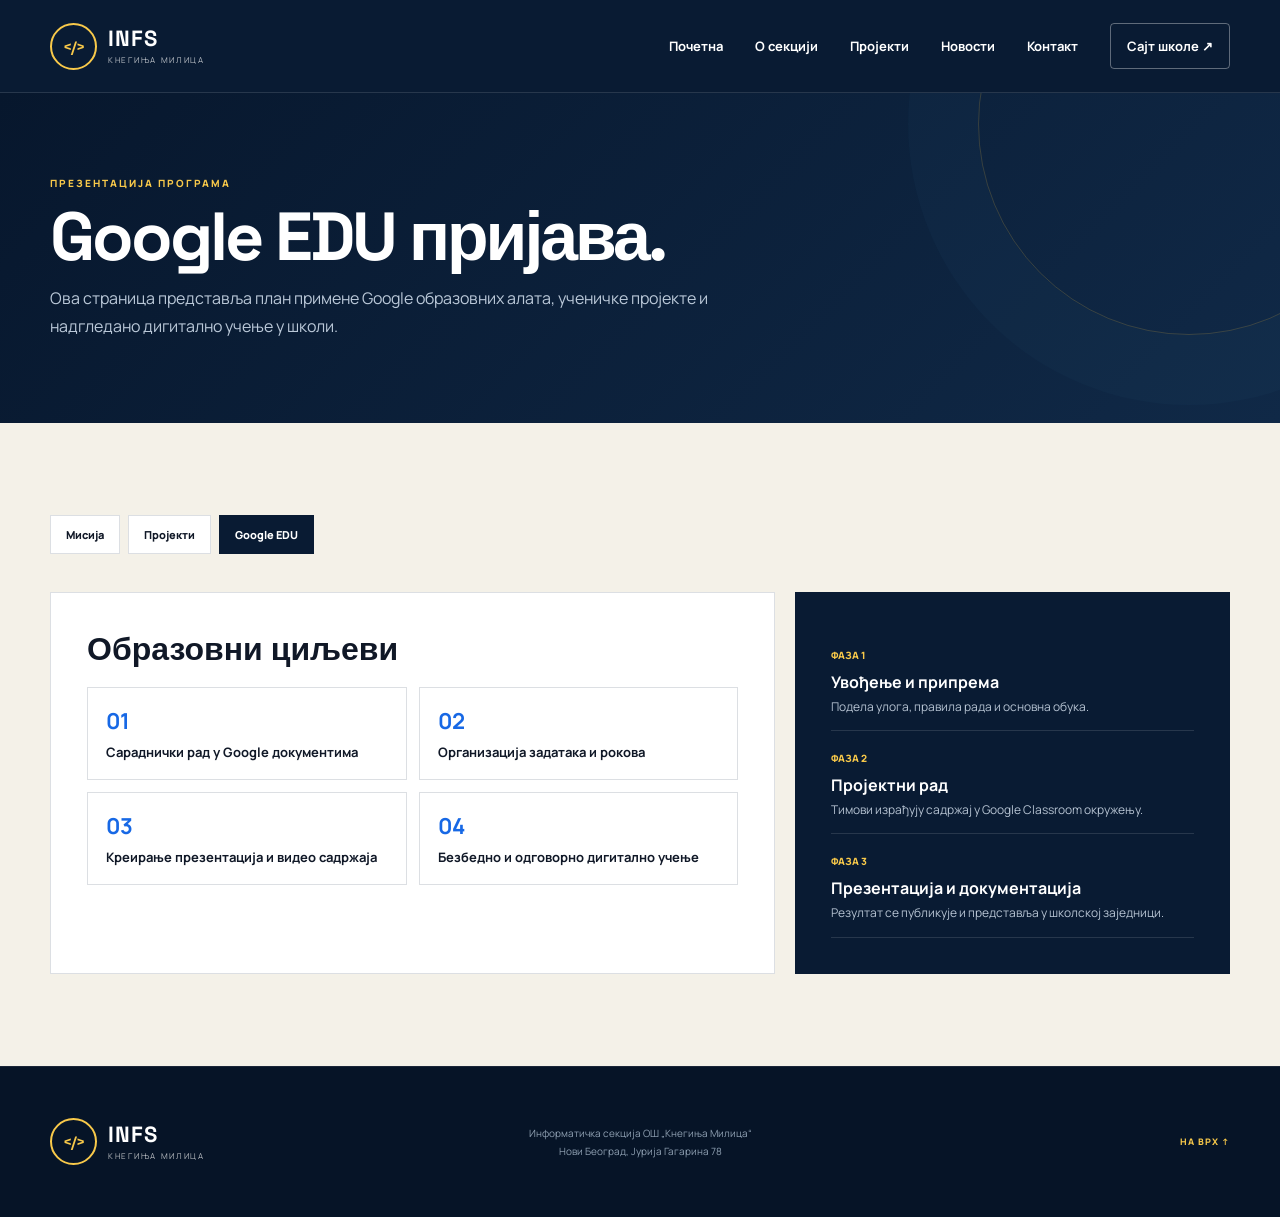
==== google-edu.html @ d31ad72c "Deploy INFS website Co-authored-by: Copilot App <223556219+Copilot@users.noreply.github.com>" ====
<!doctype html>
<html lang="sr"><head><meta charset="UTF-8"><meta name="viewport" content="width=device-width,initial-scale=1"><title>Google EDU пријава | INFS</title><link rel="canonical" href="https://infs.me/google-edu.html"><link rel="preconnect" href="https://fonts.googleapis.com"><link rel="preconnect" href="https://fonts.gstatic.com" crossorigin><link href="https://fonts.googleapis.com/css2?family=Manrope:wght@400;500;600;700;800&family=Space+Grotesk:wght@600;700&display=swap" rel="stylesheet"><link rel="stylesheet" href="styles.css"></head>
<body>
<header class="header inner-header" id="top"><div class="shell nav-wrap"><a class="brand" href="index.html"><span class="brand-mark">&lt;/&gt;</span><span><strong>INFS</strong><small>Кнегиња Милица</small></span></a><button class="menu-button" type="button" aria-label="Отвори мени" aria-expanded="false"><span></span><span></span><span></span></button><nav class="nav"><a href="index.html">Почетна</a><a href="o-sekciji.html">О секцији</a><a href="projekti.html">Пројекти</a><a href="vesti.html">Новости</a><a href="kontakt.html">Контакт</a><a class="nav-button" href="https://oskneginjamilica.mojaskola.org/" target="_blank" rel="noopener">Сајт школе ↗</a></nav></div></header>
<main><section class="page-hero"><div class="shell"><span class="kicker">ПРЕЗЕНТАЦИЈА ПРОГРАМА</span><h1>Google EDU пријава.</h1><p>Ова страница представља план примене Google образовних алата, ученичке пројекте и надгледано дигитално учење у школи.</p></div></section>
<section class="section"><div class="shell"><nav class="subnav"><a href="o-sekciji.html">Мисија</a><a href="projekti.html">Пројекти</a><a class="active" href="google-edu.html">Google EDU</a></nav><div class="edu-grid"><article class="edu-card"><h2>Образовни циљеви</h2><div class="edu-list"><div><b>01</b>Сараднички рад у Google документима</div><div><b>02</b>Организација задатака и рокова</div><div><b>03</b>Креирање презентација и видео садржаја</div><div><b>04</b>Безбедно и одговорно дигитално учење</div></div></article><aside class="timeline"><div class="timeline-item"><span>ФАЗА 1</span><h3>Увођење и припрема</h3><p>Подела улога, правила рада и основна обука.</p></div><div class="timeline-item"><span>ФАЗА 2</span><h3>Пројектни рад</h3><p>Тимови израђују садржај у Google Classroom окружењу.</p></div><div class="timeline-item"><span>ФАЗА 3</span><h3>Презентација и документација</h3><p>Резултат се публикује и представља у школској заједници.</p></div></aside></div></div></section></main>
<footer><div class="shell footer-grid"><div class="brand footer-brand"><span class="brand-mark">&lt;/&gt;</span><span><strong>INFS</strong><small>Кнегиња Милица</small></span></div><p>Информатичка секција ОШ „Кнегиња Милица“<br>Нови Београд, Јурија Гагарина 78</p><a href="#top" class="back-top">НА ВРХ ↑</a></div></footer><script src="script.js"></script></body></html>
---- styles.css ----
:root {
  --navy: #091b33;
  --blue: #1768e5;
  --cyan: #56c9df;
  --yellow: #f8c94a;
  --coral: #f18a72;
  --cream: #f4f1e8;
  --ink: #101827;
  --white: #fff;
  --line: #dcdfe3;
}

* { box-sizing: border-box; }
html { scroll-behavior: smooth; }
body {
  margin: 0;
  color: var(--ink);
  background: var(--cream);
  font-family: "Manrope", sans-serif;
}
a { color: inherit; text-decoration: none; }
.shell { width: min(1180px, calc(100% - 48px)); margin-inline: auto; }

.header {
  position: absolute;
  z-index: 20;
  width: 100%;
  color: white;
  border-bottom: 1px solid rgba(255,255,255,.12);
}
.nav-wrap { height: 92px; display: flex; align-items: center; justify-content: space-between; }
.brand { display: flex; align-items: center; gap: 11px; }
.brand-mark {
  display: grid; place-items: center;
  width: 47px; height: 47px;
  border: 2px solid currentColor;
  border-radius: 50%;
  color: var(--yellow);
  font: 800 15px "Space Grotesk", sans-serif;
  letter-spacing: -1px;
}
.brand strong { display: block; font: 800 22px "Space Grotesk", sans-serif; letter-spacing: 1px; line-height: 1; }
.brand small { display: block; margin-top: 5px; font-size: 8px; text-transform: uppercase; letter-spacing: 1.7px; opacity: .72; }
.nav { display: flex; align-items: center; gap: 32px; height: 100%; }
.nav a { position: relative; font-size: 13px; font-weight: 700; }
.nav > a:not(.nav-button)::after {
  content: ""; position: absolute; left: 0; right: 100%; bottom: -12px; height: 2px; background: var(--yellow);
  transition: right .25s;
}
.nav > a:hover::after, .nav > a.active::after { right: 0; }
.nav-button { border: 1px solid rgba(255,255,255,.35); border-radius: 4px; padding: 13px 16px; }
.nav-button span { color: var(--yellow); margin-left: 8px; }
.menu-button { display: none; }

.hero {
  min-height: 720px;
  position: relative;
  overflow: hidden;
  color: white;
  background:
    radial-gradient(circle at 82% 48%, rgba(33,101,184,.35), transparent 23%),
    linear-gradient(135deg, #07172d 0%, #0a203e 65%, #102947 100%);
}
.hero-grid {
  position: absolute; inset: 92px 0 0;
  background-image: linear-gradient(rgba(255,255,255,.035) 1px, transparent 1px), linear-gradient(90deg, rgba(255,255,255,.035) 1px, transparent 1px);
  background-size: 72px 72px;
  mask-image: linear-gradient(to right, transparent 52%, black 100%);
}
.hero-content { min-height: 720px; display: grid; grid-template-columns: 54% 46%; align-items: center; padding-top: 68px; position: relative; }
.hero-copy { position: relative; z-index: 2; }
.eyebrow { display: flex; align-items: center; gap: 12px; color: #b9c8da; font-size: 11px; font-weight: 800; letter-spacing: 2px; }
.eyebrow span { width: 31px; height: 2px; background: var(--yellow); }
.hero h1 { margin: 24px 0 22px; font: 700 clamp(58px, 7vw, 92px)/.91 "Space Grotesk", sans-serif; letter-spacing: -5px; }
.hero h1 em { color: var(--yellow); font-style: normal; }
.hero-copy > p { max-width: 520px; color: #d0dae7; font-size: 16px; line-height: 1.75; }
.hero-actions { display: flex; align-items: center; gap: 30px; margin-top: 34px; }
.button { display: inline-flex; align-items: center; justify-content: center; gap: 22px; min-height: 54px; padding: 0 22px; border-radius: 4px; font-size: 13px; font-weight: 800; }
.button.primary { background: var(--yellow); color: var(--navy); }
.button.primary span { font-size: 19px; }
.text-link { font-size: 13px; font-weight: 800; }
.text-link span { color: var(--yellow); margin-left: 9px; }
.hero-code { position: relative; display: flex; justify-content: flex-end; align-items: center; height: 450px; }
.code-window { position: relative; z-index: 3; width: 430px; height: 355px; border: 1px solid rgba(255,255,255,.15); background: rgba(6,20,39,.94); box-shadow: 0 30px 70px rgba(0,0,0,.32); transform: rotate(-2deg); }
.code-head { height: 48px; display: grid; grid-template-columns: 1fr auto 1fr; align-items: center; padding: 0 16px; border-bottom: 1px solid rgba(255,255,255,.09); color: #7e94ad; font-size: 10px; }
.code-head b { justify-self: end; letter-spacing: 2px; }
.dots { display: flex; gap: 6px; }
.dots i { width: 7px; height: 7px; border-radius: 50%; background: #f36e63; }
.dots i:nth-child(2) { background: #f3c84d; } .dots i:nth-child(3) { background: #59c77e; }
.code-window pre { margin: 24px 27px; font: 700 15px/1.75 "Space Grotesk", monospace; }
.pink { color: #f58d8a; } .blue { color: #72b8ff; } .green { color: #79d79e; } .yellow { color: #f5ca65; }
.run-status { position: absolute; right: 17px; bottom: 13px; color: #7891a9; font-size: 8px; letter-spacing: 1.5px; }
.run-status span { display: inline-block; width: 6px; height: 6px; margin-right: 5px; border-radius: 50%; background: #5bd49a; box-shadow: 0 0 8px #5bd49a; }
.orbit { position: absolute; border: 1px solid rgba(248,201,74,.22); border-radius: 50%; }
.orbit-a { width: 480px; height: 480px; right: -40px; }
.orbit-b { width: 360px; height: 360px; right: 18px; border-color: rgba(86,201,223,.15); }
.pixel { position: absolute; width: 8px; height: 8px; background: var(--yellow); box-shadow: 0 0 15px var(--yellow); }
.p1 { right: 0; top: 60px; } .p2 { left: 35px; bottom: 28px; background: var(--cyan); } .p3 { left: 85px; top: 30px; width: 5px; height: 5px; }

.ticker { height: 62px; overflow: hidden; background: var(--yellow); color: var(--navy); }
.ticker-track { width: max-content; height: 100%; display: flex; align-items: center; gap: 28px; font: 800 12px "Space Grotesk", sans-serif; letter-spacing: 1.5px; animation: ticker 24s linear infinite; }
.ticker-track i { font-size: 10px; }
@keyframes ticker { to { transform: translateX(-50%); } }

.section { padding: 92px 0; }
.section-heading { display: flex; align-items: end; justify-content: space-between; margin-bottom: 42px; }
.kicker { display: block; margin-bottom: 13px; color: var(--blue); font-size: 10px; font-weight: 800; letter-spacing: 2px; }
.section-heading h2, .location-info h2 { margin: 0; font: 700 48px "Space Grotesk", sans-serif; letter-spacing: -2.5px; }
.section-heading > p { width: 390px; margin: 0 0 5px; color: #657080; font-size: 14px; line-height: 1.7; }
.activity-grid { display: grid; grid-template-columns: repeat(4, 1fr); gap: 14px; }
.activity-card { min-height: 344px; position: relative; display: flex; flex-direction: column; padding: 28px 24px 22px; border: 1px solid #dfe2e5; background: white; transition: transform .25s, box-shadow .25s; }
.activity-card:hover { transform: translateY(-7px); box-shadow: 0 18px 40px rgba(28,44,73,.09); }
.activity-card.featured { background: var(--blue); color: white; border-color: var(--blue); }
.activity-card.yellow { background: var(--yellow); color: var(--ink); } .activity-card.cyan { background: #d8eff2; } .activity-card.coral { background: #f5ddd5; }
.card-number { position: absolute; right: 18px; top: 15px; font: 700 11px "Space Grotesk", sans-serif; opacity: .55; }
.card-icon { width: 64px; height: 64px; display: grid; place-items: center; margin: 18px 0 29px; border: 1px solid currentColor; border-radius: 50%; font: 700 21px "Space Grotesk", sans-serif; }
.activity-card.featured .card-icon { background: rgba(255,255,255,.12); }
.activity-card h3 { margin: 0 0 10px; font: 700 21px "Space Grotesk", sans-serif; }
.activity-card p { margin: 0; font-size: 12.5px; line-height: 1.7; opacity: .78; }
.activity-card a { margin-top: auto; padding-top: 20px; border-top: 1px solid rgba(16,24,39,.14); font-size: 11px; font-weight: 800; display: flex; justify-content: space-between; }
.activity-card.featured a { border-color: rgba(255,255,255,.22); }

.news { background: #e9e6dc; }
.outline-button { min-height: 48px; display: flex; align-items: center; gap: 18px; padding: 0 17px; border: 1px solid #c6c4bc; font-size: 11px; font-weight: 800; }
.news-grid { display: grid; grid-template-columns: 1.55fr 1fr 1fr; gap: 15px; }
.news-card.news-wide { grid-column: 1 / -1; display: grid; grid-template-columns: 42% 58%; }
.news-wide .news-art { height: 210px; }
.art-cube { display:grid;place-content:center;background:linear-gradient(135deg,#56c9df,#1768e5); }
.cube { width:100px;height:100px;display:grid;place-content:center;color:white;font-size:62px;transform:rotate(45deg);border:3px solid rgba(255,255,255,.7);box-shadow:18px 18px 0 rgba(9,27,51,.14); }
.art-digital { display:grid;place-content:center;background:linear-gradient(135deg,#f4f1e8,#dce9f4); }
.digital-cloud { width:150px;height:88px;display:grid;place-items:center;position:relative;border-radius:48px;background:white;color:#1768e5;font:800 48px "Space Grotesk",sans-serif;box-shadow:0 18px 35px rgba(23,104,229,.14); }
.digital-cloud::before { content:"";position:absolute;width:72px;height:72px;left:20px;top:-28px;border-radius:50%;background:white;z-index:-1; }
.digital-cloud::after { content:"";position:absolute;width:62px;height:62px;right:10px;top:-18px;border-radius:50%;background:white;z-index:-1; }
.digital-cloud span { position:absolute;right:-10px;bottom:-8px;width:34px;height:34px;display:grid;place-items:center;border-radius:50%;background:var(--yellow);color:var(--navy);font-size:12px; }
.news-card { min-width: 0; background: white; }
.news-art { height: 220px; position: relative; overflow: hidden; }
.news-main .news-art { height: 280px; }
.news-content { padding: 22px 20px; }
.news-content time { color: #778195; font-size: 9px; font-weight: 800; letter-spacing: 1.2px; }
.news-content h3 { margin: 10px 0 0; font: 700 18px/1.35 "Space Grotesk", sans-serif; }
.news-main .news-content h3 { max-width: 470px; font-size: 23px; }
.news-content p { color: #6e7580; font-size: 12px; }
.art-game { background: linear-gradient(145deg, #5c9fe8, #93d1d6); }
.game-screen { position: absolute; width: 70%; height: 75%; left: 15%; bottom: 0; background: linear-gradient(#76b1ee 65%, #61a66f 65%); border: 7px solid #18375d; border-bottom: 0; }
.game-sun { position: absolute; width: 35px; height: 35px; right: 25px; top: 20px; border-radius: 50%; background: var(--yellow); }
.game-hill { position: absolute; bottom: 20%; width: 70%; height: 40%; border-radius: 70% 70% 0 0; background: #65a96f; }
.hill-one { left: -18%; } .hill-two { right: -35%; background: #4d9262; }
.game-character { position: absolute; z-index: 3; left: 45%; bottom: 18%; color: #f47773; font-size: 28px; transform: rotate(45deg); text-shadow: 5px 5px 0 #fff; }
.news-art .tag { position: absolute; right: 0; bottom: 0; padding: 10px 13px; background: var(--yellow); font-size: 8px; font-weight: 800; letter-spacing: 1px; }
.art-code { display: grid; place-items: center; background: var(--navy); }
.mini-window { width: 70%; height: 70%; border: 1px solid #516a83; background: #102746; box-shadow: 16px 14px 0 rgba(86,201,223,.18); }
.mini-window div { height: 28px; display: flex; align-items: center; gap: 5px; padding-left: 10px; border-bottom: 1px solid #516a83; }
.mini-window i { width: 5px; height: 5px; border-radius: 50%; background: #f18a72; }
.mini-window i:nth-child(2) { background: var(--yellow); } .mini-window i:nth-child(3) { background: #69c98c; }
.mini-window pre { color: #82d7ba; font: 700 10px/1.8 monospace; padding: 13px 18px; }
.art-robot { display: grid; place-content: center; background: #dcb04d; }
.robot-head { width: 84px; height: 64px; position: relative; border: 7px solid var(--navy); border-radius: 18px; background: #eef2ec; }
.robot-head::before { content:""; position:absolute; width:5px;height:24px; left:32px; top:-29px; background:var(--navy); }
.robot-head::after { content:""; position:absolute; width:13px;height:13px; left:28px; top:-38px; border-radius:50%; background:#f17866; }
.robot-head span, .robot-head i { position:absolute; width:11px;height:11px; top:21px; border-radius:50%; background:var(--navy); }
.robot-head span { left:15px; } .robot-head i { right:15px; }
.robot-body { width: 70px; height: 58px; margin: 8px auto 0; border: 7px solid var(--navy); border-radius: 8px; background: #89bce0; text-align:center; color:var(--navy); line-height:44px; font-weight:900; }

.location { background: var(--navy); color: white; }
.location-grid { display: grid; grid-template-columns: 1.35fr .65fr; gap: 70px; align-items: center; }
.map-card { height: 370px; position: relative; overflow: hidden; border: 1px solid rgba(255,255,255,.13); background: #132c49; }
.map-grid { position:absolute; inset:0; background-image: linear-gradient(rgba(255,255,255,.05) 1px,transparent 1px),linear-gradient(90deg,rgba(255,255,255,.05) 1px,transparent 1px); background-size:36px 36px; }
.road { position:absolute; background:#284865; transform-origin:center; }
.road-a { width:130%; height:22px; left:-15%; top:56%; transform:rotate(-18deg); }
.road-b { width:20px; height:130%; left:35%; top:-15%; transform:rotate(28deg); }
.road-c { width:130%; height:14px; left:-15%; top:25%; transform:rotate(12deg); }
.map-pin { position:absolute; z-index:3; left:51%; top:43%; width:62px;height:62px; display:grid;place-items:center; border-radius:50%; background:var(--yellow); color:var(--navy); box-shadow:0 0 0 12px rgba(248,201,74,.12); }
.map-pin span { font-size:28px; }
.map-label { position:absolute; z-index:4; left:57%; top:62%; padding:12px 15px; background:white; color:var(--navy); box-shadow:0 10px 25px rgba(0,0,0,.2); }
.map-label strong,.map-label small { display:block; } .map-label strong{font-size:10px;} .map-label small{margin-top:4px;color:#697386;font-size:9px;}
.location-info .kicker { color: var(--yellow); }
.location-info h2 { margin-bottom: 20px; }
.location-info address { margin: 0 0 25px; color:#bbc7d5; font-style:normal; line-height:1.8; font-size:14px; }
.school-link { display:flex; align-items:center; gap:12px; margin-top:30px; padding-top:22px; border-top:1px solid rgba(255,255,255,.12); }
.link-icon { width:38px;height:38px;display:grid;place-items:center;border:1px solid rgba(255,255,255,.25);border-radius:50%;color:var(--yellow); }
.school-link small,.school-link strong{display:block;} .school-link small{color:#8799ac;font-size:8px;text-transform:uppercase;letter-spacing:1px;margin-bottom:5px;} .school-link strong{font-size:11px;}

footer { background:#061427; color:white; border-top:1px solid rgba(255,255,255,.08); }
.footer-grid { height:150px; display:grid; grid-template-columns:1fr 1.2fr 1fr; align-items:center; }
.footer-grid p { text-align:center; color:#8fa0b2; font-size:10px; line-height:1.8; }
.back-top { justify-self:end; color:var(--yellow); font-size:9px;font-weight:800;letter-spacing:1px; }

.inner-header { position:relative;background:var(--navy); }
.page-hero { min-height:330px;display:flex;align-items:center;position:relative;overflow:hidden;background:linear-gradient(135deg,#07172d,#102947);color:white; }
.page-hero::after { content:"";position:absolute;width:420px;height:420px;right:-120px;top:-180px;border:1px solid rgba(248,201,74,.18);border-radius:50%;box-shadow:0 0 0 70px rgba(86,201,223,.025); }
.page-hero .kicker { color:var(--yellow); }
.page-hero h1 { margin:12px 0 14px;font:700 clamp(44px,6vw,68px)/1 "Space Grotesk",sans-serif;letter-spacing:-3px; }
.page-hero p { max-width:680px;margin:0;color:#bac8d8;line-height:1.7; }
.subnav { display:flex;gap:8px;flex-wrap:wrap;margin-bottom:38px; }
.subnav a { padding:11px 15px;border:1px solid var(--line);font-size:11px;font-weight:800;background:white; }
.subnav a.active { border-color:var(--navy);background:var(--navy);color:white; }
.content-grid { display:grid;grid-template-columns:1.25fr .75fr;gap:22px; }
.feature-panel { padding:38px;background:white;border:1px solid var(--line); }
.feature-panel h2,.side-panel h3 { margin:0 0 16px;font:700 30px "Space Grotesk",sans-serif; }
.feature-panel p { color:#66717f;line-height:1.85; }
.side-panel { padding:30px;background:var(--yellow); }
.side-panel ul { margin:0;padding:0;list-style:none; }
.side-panel li { padding:12px 0;border-bottom:1px solid rgba(16,24,39,.12);font-size:13px;font-weight:700; }
.project-grid { display:grid;grid-template-columns:repeat(3,1fr);gap:16px; }
.project-card { background:white;border:1px solid var(--line); }
.project-card-art { height:210px;display:grid;place-items:center;background:#d8eff2;font:700 48px "Space Grotesk",sans-serif; }
.project-card:nth-child(2) .project-card-art { background:var(--yellow); }
.project-card:nth-child(3) .project-card-art { background:#f5ddd5; }
.project-card:nth-child(4) .project-card-art { background:var(--navy);color:white; }
.project-card:nth-child(5) .project-card-art { background:#b7d39c; }
.project-card:nth-child(6) .project-card-art { background:#c8c3ef; }
.project-card-body { padding:24px; }
.project-card-body span { color:var(--blue);font-size:9px;font-weight:800;letter-spacing:1.2px; }
.project-card-body h3 { margin:9px 0;font:700 20px "Space Grotesk",sans-serif; }
.project-card-body p { margin:0;color:#6b7481;font-size:13px;line-height:1.7; }
.edu-grid { display:grid;grid-template-columns:1.25fr .75fr;gap:20px; }
.edu-card { background:white;border:1px solid var(--line);padding:36px; }
.edu-card h2 { margin:0 0 18px;font:700 32px "Space Grotesk",sans-serif; }
.edu-list { display:grid;grid-template-columns:repeat(2,1fr);gap:12px; }
.edu-list div { padding:18px;border:1px solid var(--line);font-size:13px;font-weight:700; }
.edu-list b { display:block;margin-bottom:7px;color:var(--blue);font-size:22px; }
.timeline { background:var(--navy);color:white;padding:36px; }
.timeline-item { padding:14px 0;border-bottom:1px solid rgba(255,255,255,.12); }
.timeline-item span { color:var(--yellow);font-size:10px;font-weight:800; }
.timeline-item h3 { margin:7px 0 4px;font-size:16px; }
.timeline-item p { margin:0;color:#b6c3d2;font-size:12px;line-height:1.6; }
.contact-grid { display:grid;grid-template-columns:.8fr 1.2fr;gap:20px; }
.contact-card { padding:32px;background:white;border:1px solid var(--line); }
.contact-card h2 { margin:0 0 22px;font:700 30px "Space Grotesk",sans-serif; }
.contact-row { display:flex;gap:14px;padding:14px 0;border-bottom:1px solid var(--line);font-size:13px;line-height:1.6; }
.contact-row b { min-width:78px; }
.contact-form { display:grid;gap:12px;padding:32px;background:var(--navy);color:white; }
.contact-form label { font-size:10px;font-weight:800;letter-spacing:1px; }
.contact-form input,.contact-form textarea { width:100%;margin-top:7px;padding:13px;border:1px solid rgba(255,255,255,.15);background:rgba(255,255,255,.06);color:white;font:13px "Manrope",sans-serif; }
.contact-form textarea { min-height:120px;resize:vertical; }
.contact-form button { border:0;cursor:pointer; }

@media (max-width: 900px) {
  .nav { position:absolute; top:92px; left:0; right:0; height:auto; display:none; flex-direction:column; align-items:stretch; gap:0; padding:12px 24px 24px; background:#091b33; }
  .nav.open { display:flex; }
  .nav a { padding:14px 0; }
  .nav > a:not(.nav-button)::after { display:none; }
  .nav-button { margin-top:8px; text-align:center; }
  .menu-button { display:flex; width:42px;height:42px;border:0;background:none;flex-direction:column;justify-content:center;gap:5px; }
  .menu-button span { display:block;width:22px;height:2px;background:white; }
  .hero-content { grid-template-columns:1fr; }
  .hero-code { position:absolute; right:-100px; bottom:35px; opacity:.24; }
  .hero-copy { max-width:650px; }
  .activity-grid { grid-template-columns:repeat(2,1fr); }
  .news-grid { grid-template-columns:1fr 1fr; }
  .news-main { grid-column:1/-1; }
  .location-grid { grid-template-columns:1fr; }
  .content-grid,.edu-grid,.contact-grid { grid-template-columns:1fr; }
  .project-grid { grid-template-columns:repeat(2,1fr); }
}

@media (max-width: 600px) {
  .shell { width:min(100% - 32px, 1180px); }
  .nav-wrap { height:76px; }
  .nav { top:76px; }
  .hero,.hero-content { min-height:680px; }
  .hero-content { padding-top:32px; align-items:center; }
  .hero h1 { font-size:54px; letter-spacing:-3.5px; }
  .hero-copy > p { font-size:14px; max-width:410px; }
  .hero-actions { align-items:flex-start; flex-direction:column; gap:20px; }
  .hero-code { display:none; }
  .section { padding:68px 0; }
  .section-heading { align-items:flex-start; flex-direction:column; gap:18px; }
  .section-heading h2,.location-info h2 { font-size:38px; }
  .section-heading > p { width:auto; }
  .activity-grid { grid-template-columns:1fr; }
  .activity-card { min-height:300px; }
  .news-grid { grid-template-columns:1fr; }
  .news-main { grid-column:auto; }
  .news-card.news-wide { grid-column:auto;display:block; }
  .project-grid { grid-template-columns:1fr; }
  .news-main .news-art,.news-art { height:220px; }
  .outline-button { width:100%; justify-content:space-between; }
  .location-grid { gap:40px; }
  .map-card { height:310px; }
  .map-label { left:38%; }
  .footer-grid { height:auto; grid-template-columns:1fr auto; gap:20px; padding-top:32px;padding-bottom:32px; }
  .footer-grid p { grid-column:1/-1; grid-row:2; text-align:left; }
}
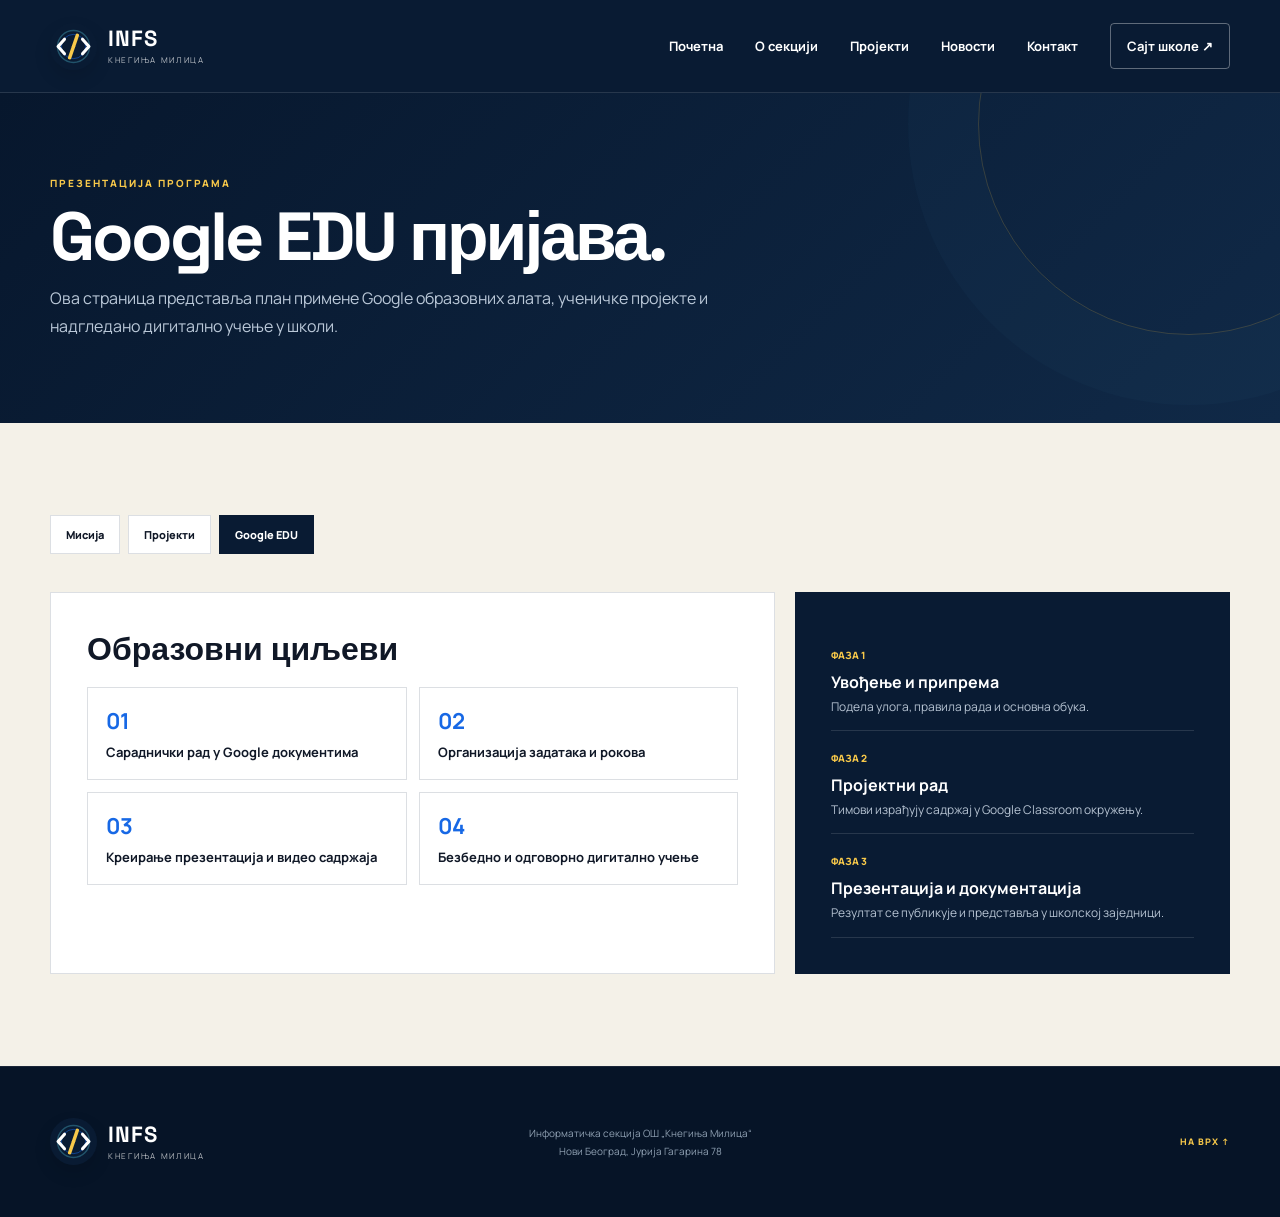
==== commit 75296ffb: "Add professional project plans and INFS logo Co-authored-by: Copilot App <223556219+Copilot@users.no" ====
--- a/google-edu.html
+++ b/google-edu.html
@@ -1,7 +1,7 @@
 <!doctype html>
 <html lang="sr"><head><meta charset="UTF-8"><meta name="viewport" content="width=device-width,initial-scale=1"><title>Google EDU пријава | INFS</title><link rel="canonical" href="https://infs.me/google-edu.html"><link rel="preconnect" href="https://fonts.googleapis.com"><link rel="preconnect" href="https://fonts.gstatic.com" crossorigin><link href="https://fonts.googleapis.com/css2?family=Manrope:wght@400;500;600;700;800&family=Space+Grotesk:wght@600;700&display=swap" rel="stylesheet"><link rel="stylesheet" href="styles.css"></head>
 <body>
-<header class="header inner-header" id="top"><div class="shell nav-wrap"><a class="brand" href="index.html"><span class="brand-mark">&lt;/&gt;</span><span><strong>INFS</strong><small>Кнегиња Милица</small></span></a><button class="menu-button" type="button" aria-label="Отвори мени" aria-expanded="false"><span></span><span></span><span></span></button><nav class="nav"><a href="index.html">Почетна</a><a href="o-sekciji.html">О секцији</a><a href="projekti.html">Пројекти</a><a href="vesti.html">Новости</a><a href="kontakt.html">Контакт</a><a class="nav-button" href="https://oskneginjamilica.mojaskola.org/" target="_blank" rel="noopener">Сајт школе ↗</a></nav></div></header>
+<header class="header inner-header" id="top"><div class="shell nav-wrap"><a class="brand" href="index.html"><img class="brand-logo" src="logo.svg" alt="INFS — информатичка секција"><span><strong>INFS</strong><small>Кнегиња Милица</small></span></a><button class="menu-button" type="button" aria-label="Отвори мени" aria-expanded="false"><span></span><span></span><span></span></button><nav class="nav"><a href="index.html">Почетна</a><a href="o-sekciji.html">О секцији</a><a href="projekti.html">Пројекти</a><a href="vesti.html">Новости</a><a href="kontakt.html">Контакт</a><a class="nav-button" href="https://oskneginjamilica.mojaskola.org/" target="_blank" rel="noopener">Сајт школе ↗</a></nav></div></header>
 <main><section class="page-hero"><div class="shell"><span class="kicker">ПРЕЗЕНТАЦИЈА ПРОГРАМА</span><h1>Google EDU пријава.</h1><p>Ова страница представља план примене Google образовних алата, ученичке пројекте и надгледано дигитално учење у школи.</p></div></section>
 <section class="section"><div class="shell"><nav class="subnav"><a href="o-sekciji.html">Мисија</a><a href="projekti.html">Пројекти</a><a class="active" href="google-edu.html">Google EDU</a></nav><div class="edu-grid"><article class="edu-card"><h2>Образовни циљеви</h2><div class="edu-list"><div><b>01</b>Сараднички рад у Google документима</div><div><b>02</b>Организација задатака и рокова</div><div><b>03</b>Креирање презентација и видео садржаја</div><div><b>04</b>Безбедно и одговорно дигитално учење</div></div></article><aside class="timeline"><div class="timeline-item"><span>ФАЗА 1</span><h3>Увођење и припрема</h3><p>Подела улога, правила рада и основна обука.</p></div><div class="timeline-item"><span>ФАЗА 2</span><h3>Пројектни рад</h3><p>Тимови израђују садржај у Google Classroom окружењу.</p></div><div class="timeline-item"><span>ФАЗА 3</span><h3>Презентација и документација</h3><p>Резултат се публикује и представља у школској заједници.</p></div></aside></div></div></section></main>
-<footer><div class="shell footer-grid"><div class="brand footer-brand"><span class="brand-mark">&lt;/&gt;</span><span><strong>INFS</strong><small>Кнегиња Милица</small></span></div><p>Информатичка секција ОШ „Кнегиња Милица“<br>Нови Београд, Јурија Гагарина 78</p><a href="#top" class="back-top">НА ВРХ ↑</a></div></footer><script src="script.js"></script></body></html>
+<footer><div class="shell footer-grid"><div class="brand footer-brand"><img class="brand-logo" src="logo.svg" alt="INFS — информатичка секција"><span><strong>INFS</strong><small>Кнегиња Милица</small></span></div><p>Информатичка секција ОШ „Кнегиња Милица“<br>Нови Београд, Јурија Гагарина 78</p><a href="#top" class="back-top">НА ВРХ ↑</a></div></footer><script src="script.js"></script></body></html>
--- a/styles.css
+++ b/styles.css
@@ -30,6 +30,7 @@
 }
 .nav-wrap { height: 92px; display: flex; align-items: center; justify-content: space-between; }
 .brand { display: flex; align-items: center; gap: 11px; }
+.brand-logo { width:47px;height:47px;display:block;border-radius:50%;box-shadow:0 8px 18px rgba(0,0,0,.12); }
 .brand-mark {
   display: grid; place-items: center;
   width: 47px; height: 47px;
@@ -213,6 +214,16 @@
 .project-card-body span { color:var(--blue);font-size:9px;font-weight:800;letter-spacing:1.2px; }
 .project-card-body h3 { margin:9px 0;font:700 20px "Space Grotesk",sans-serif; }
 .project-card-body p { margin:0;color:#6b7481;font-size:13px;line-height:1.7; }
+.project-plan { background:#e9e6dc; }
+.plan-list { display:grid;gap:12px; }
+.plan-row { display:grid;grid-template-columns:230px 1fr;background:white;border:1px solid var(--line); }
+.plan-title { display:flex;align-items:center;gap:14px;padding:24px;border-right:1px solid var(--line); }
+.plan-title span { width:38px;height:38px;display:grid;place-items:center;border-radius:50%;background:var(--navy);color:var(--yellow);font:700 11px "Space Grotesk",sans-serif; }
+.plan-title h3 { margin:0;font:700 17px "Space Grotesk",sans-serif; }
+.plan-flow { display:grid;grid-template-columns:repeat(5,1fr); }
+.plan-flow p { margin:0;padding:18px 14px;border-right:1px solid var(--line);color:#697483;font-size:11px;line-height:1.55; }
+.plan-flow p:last-child { border-right:0; }
+.plan-flow b { display:block;margin-bottom:7px;color:var(--navy);font-size:10px;text-transform:uppercase;letter-spacing:.4px; }
 .edu-grid { display:grid;grid-template-columns:1.25fr .75fr;gap:20px; }
 .edu-card { background:white;border:1px solid var(--line);padding:36px; }
 .edu-card h2 { margin:0 0 18px;font:700 32px "Space Grotesk",sans-serif; }
@@ -252,6 +263,9 @@
   .location-grid { grid-template-columns:1fr; }
   .content-grid,.edu-grid,.contact-grid { grid-template-columns:1fr; }
   .project-grid { grid-template-columns:repeat(2,1fr); }
+  .plan-row { grid-template-columns:1fr; }
+  .plan-title { border-right:0;border-bottom:1px solid var(--line); }
+  .plan-flow { grid-template-columns:repeat(2,1fr); }
 }
 
 @media (max-width: 600px) {
@@ -274,6 +288,8 @@
   .news-main { grid-column:auto; }
   .news-card.news-wide { grid-column:auto;display:block; }
   .project-grid { grid-template-columns:1fr; }
+  .plan-flow { grid-template-columns:1fr; }
+  .plan-flow p { border-right:0;border-bottom:1px solid var(--line); }
   .news-main .news-art,.news-art { height:220px; }
   .outline-button { width:100%; justify-content:space-between; }
   .location-grid { gap:40px; }
